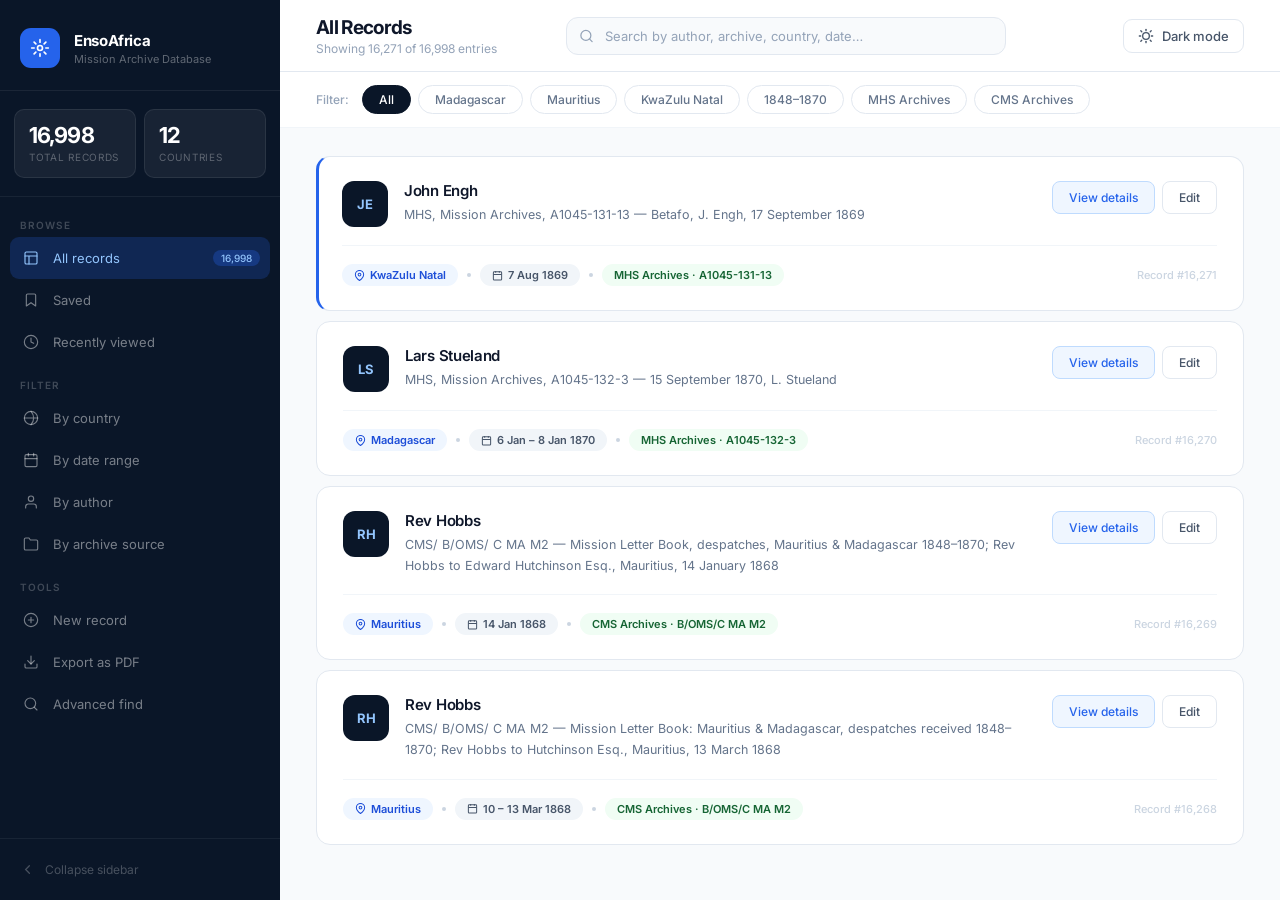
==== html/dashboard.html @ 88ec91b5 "initial commit" ====
<!doctype html>
<html lang="en">
  <head>
    <meta charset="UTF-8" />
    <meta name="viewport" content="width=device-width, initial-scale=1.0" />
    <title>EnsoAfrica — Dashboard</title>
    <link
      href="https://fonts.googleapis.com/css2?family=Inter:wght@300;400;500;600;700&display=swap"
      rel="stylesheet"
    />
    <style>
      *,
      *::before,
      *::after {
        box-sizing: border-box;
        margin: 0;
        padding: 0;
      }
      :root {
        --navy: #0a1628;
        --navy2: #112240;
        --navy3: #1a3357;
        --blue: #2563eb;
        --blue2: #3b82f6;
        --blue3: #dbeafe;
        --blue4: #eff6ff;
        --white: #ffffff;
        --g50: #f8fafc;
        --g100: #f1f5f9;
        --g200: #e2e8f0;
        --g300: #cbd5e1;
        --g400: #94a3b8;
        --g500: #64748b;
        --g600: #475569;
        --g700: #334155;
        --ink: #0f172a;
        --green-bg: #f0fdf4;
        --green-tx: #166534;
        --font: "Inter", system-ui, sans-serif;
      }

      /* ── Dark mode overrides ── */
      html[data-theme="dark"] {
        --white: #1e293b;
        --g50: #0f172a;
        --g100: #1e293b;
        --g200: #334155;
        --g300: #475569;
        --g400: #64748b;
        --g500: #94a3b8;
        --g600: #cbd5e1;
        --g700: #e2e8f0;
        --ink: #f1f5f9;
        --blue4: #1e3a5f;
        --green-bg: #052e16;
        --green-tx: #4ade80;
      }

      html,
      body {
        height: 100%;
        overflow: hidden;
      }

      .shell {
        display: flex;
        width: 100vw;
        height: 100vh;
        font-family: var(--font);
        background: var(--g50);
      }

      /* ── SIDEBAR ── */
      .side {
        width: 280px;
        min-width: 280px;
        background: var(--navy);
        display: flex;
        flex-direction: column;
      }
      .s-top {
        padding: 28px 20px 22px;
        border-bottom: 1px solid rgba(255, 255, 255, 0.07);
        display: flex;
        align-items: center;
        gap: 14px;
      }
      .s-mark {
        width: 40px;
        height: 40px;
        min-width: 40px;
        background: var(--blue);
        border-radius: 11px;
        display: flex;
        align-items: center;
        justify-content: center;
      }
      .s-mark svg {
        width: 20px;
        height: 20px;
        stroke: #fff;
        fill: none;
        stroke-width: 2;
        stroke-linecap: round;
        stroke-linejoin: round;
      }
      .s-name {
        font-size: 15px;
        font-weight: 700;
        color: #fff;
        letter-spacing: -0.025em;
      }
      .s-sub {
        font-size: 11px;
        color: rgba(255, 255, 255, 0.35);
        margin-top: 2px;
      }

      .s-kpi {
        display: flex;
        gap: 8px;
        padding: 18px 14px;
        border-bottom: 1px solid rgba(255, 255, 255, 0.06);
      }
      .kpi {
        flex: 1;
        background: rgba(255, 255, 255, 0.06);
        border: 1px solid rgba(255, 255, 255, 0.08);
        border-radius: 10px;
        padding: 14px;
      }
      .kpi-n {
        font-size: 22px;
        font-weight: 700;
        color: #fff;
        letter-spacing: -0.04em;
        line-height: 1;
      }
      .kpi-l {
        font-size: 10px;
        color: rgba(255, 255, 255, 0.3);
        margin-top: 5px;
        text-transform: uppercase;
        letter-spacing: 0.07em;
      }

      .s-nav {
        padding: 14px 10px;
        flex: 1;
        overflow-y: auto;
      }
      .grp {
        margin-bottom: 8px;
      }
      .grp-lbl {
        font-size: 10px;
        font-weight: 600;
        color: rgba(255, 255, 255, 0.22);
        text-transform: uppercase;
        letter-spacing: 0.09em;
        padding: 8px 10px 6px;
      }
      .ni {
        display: flex;
        align-items: center;
        gap: 11px;
        padding: 10px 10px;
        border-radius: 9px;
        background: none;
        border: none;
        width: 100%;
        text-align: left;
        color: rgba(255, 255, 255, 0.45);
        font-size: 13px;
        font-weight: 400;
        font-family: var(--font);
        cursor: pointer;
      }
      .ni:hover {
        background: rgba(255, 255, 255, 0.08);
        color: rgba(255, 255, 255, 0.85);
      }
      .ni.on {
        background: rgba(37, 99, 235, 0.22);
        color: #93c5fd;
      }
      .ni-i {
        width: 22px;
        height: 22px;
        min-width: 22px;
        display: flex;
        align-items: center;
        justify-content: center;
      }
      .ni-i svg {
        width: 16px;
        height: 16px;
        stroke: currentColor;
        fill: none;
        stroke-width: 1.7;
        stroke-linecap: round;
        stroke-linejoin: round;
      }
      .ni-l {
        flex: 1;
        font-size: 13px;
      }
      .bdg {
        font-size: 10px;
        font-weight: 500;
        background: rgba(255, 255, 255, 0.1);
        color: rgba(255, 255, 255, 0.35);
        padding: 2px 8px;
        border-radius: 20px;
      }
      .ni.on .bdg {
        background: rgba(37, 99, 235, 0.3);
        color: #93c5fd;
      }

      .s-bot {
        padding: 14px 10px;
        border-top: 1px solid rgba(255, 255, 255, 0.06);
      }
      .tog {
        display: flex;
        align-items: center;
        gap: 10px;
        padding: 9px 10px;
        border-radius: 9px;
        border: none;
        background: none;
        cursor: pointer;
        color: rgba(255, 255, 255, 0.25);
        font-size: 12px;
        font-family: var(--font);
        width: 100%;
      }
      .tog:hover {
        background: rgba(255, 255, 255, 0.07);
        color: rgba(255, 255, 255, 0.55);
      }
      .tog svg {
        width: 15px;
        height: 15px;
        stroke: currentColor;
        fill: none;
        stroke-width: 2;
        stroke-linecap: round;
      }

      /* ── MAIN ── */
      .main {
        flex: 1;
        display: flex;
        flex-direction: column;
        min-width: 0;
      }

      .topbar {
        background: var(--white);
        border-bottom: 1px solid var(--g200);
        padding: 0 36px;
        display: flex;
        align-items: center;
        gap: 20px;
        height: 72px;
        flex-shrink: 0;
      }
      .tb-title {
        font-size: 19px;
        font-weight: 700;
        color: var(--ink);
        letter-spacing: -0.035em;
      }
      .tb-sub {
        font-size: 12px;
        color: var(--g400);
        margin-top: 2px;
      }

      .sb {
        flex: 1;
        max-width: 440px;
        margin: 0 auto;
        position: relative;
      }
      .sb input {
        width: 100%;
        padding: 10px 14px 10px 38px;
        border: 1.5px solid var(--g200);
        border-radius: 12px;
        font-size: 13px;
        background: var(--g50);
        color: var(--ink);
        outline: none;
        font-family: var(--font);
      }
      .sb input:focus {
        border-color: var(--blue);
        background: var(--white);
      }
      .sb input::placeholder {
        color: var(--g400);
      }
      .sb svg {
        position: absolute;
        left: 13px;
        top: 50%;
        transform: translateY(-50%);
        width: 15px;
        height: 15px;
        stroke: var(--g400);
        fill: none;
        stroke-width: 2;
        stroke-linecap: round;
      }

      .tb-btns {
        display: flex;
        gap: 8px;
        margin-left: auto;
      }
      .tbtn {
        padding: 9px 18px;
        border-radius: 9px;
        font-size: 13px;
        font-weight: 500;
        cursor: pointer;
        border: 1.5px solid var(--g200);
        background: var(--white);
        color: var(--g600);
        font-family: var(--font);
      }
      .tbtn.p {
        background: var(--navy);
        color: #fff;
        border-color: var(--navy);
      }

      .fbar {
        background: var(--white);
        border-bottom: 1px solid var(--g100);
        padding: 13px 36px;
        display: flex;
        align-items: center;
        gap: 7px;
        flex-shrink: 0;
        flex-wrap: wrap;
      }
      .f-lbl {
        font-size: 12px;
        color: var(--g400);
        font-weight: 500;
        margin-right: 6px;
      }
      .chip {
        padding: 6px 16px;
        border-radius: 20px;
        font-size: 12px;
        font-weight: 500;
        cursor: pointer;
        border: 1.5px solid var(--g200);
        background: none;
        color: var(--g500);
        font-family: var(--font);
      }
      .chip.on {
        background: var(--navy);
        color: #fff;
        border-color: var(--navy);
      }

      .records {
        padding: 28px 36px;
        display: flex;
        flex-direction: column;
        gap: 10px;
        overflow-y: auto;
        flex: 1;
        background: var(--g50);
      }

      .rc {
        background: var(--white);
        border: 1.5px solid var(--g200);
        border-radius: 14px;
        padding: 24px 26px;
      }
      .rc.pin {
        border-left: 3px solid var(--blue);
        padding-left: 23px;
      }

      .rc-top {
        display: flex;
        align-items: flex-start;
        gap: 16px;
        margin-bottom: 18px;
      }
      .av {
        width: 46px;
        height: 46px;
        min-width: 46px;
        border-radius: 12px;
        background: var(--navy);
        display: flex;
        align-items: center;
        justify-content: center;
        font-size: 13px;
        font-weight: 700;
        color: #93c5fd;
      }
      .rc-info {
        flex: 1;
        min-width: 0;
      }
      .rc-name {
        font-size: 15px;
        font-weight: 600;
        color: var(--ink);
        letter-spacing: -0.02em;
      }
      .rc-ref {
        font-size: 12.5px;
        color: var(--g500);
        line-height: 1.65;
        margin-top: 5px;
      }
      .rc-ctrls {
        display: flex;
        gap: 7px;
      }
      .sm {
        padding: 8px 16px;
        border-radius: 8px;
        font-size: 12px;
        font-weight: 500;
        cursor: pointer;
        border: 1.5px solid var(--g200);
        background: var(--white);
        color: var(--g600);
        font-family: var(--font);
      }
      .sm.b {
        background: var(--blue4);
        color: var(--blue);
        border-color: #bfdbfe;
      }

      .rc-foot {
        display: flex;
        align-items: center;
        gap: 9px;
        padding-top: 18px;
        border-top: 1px solid var(--g100);
        flex-wrap: wrap;
      }
      .tag {
        display: inline-flex;
        align-items: center;
        gap: 5px;
        font-size: 11px;
        font-weight: 600;
        padding: 4px 12px;
        border-radius: 20px;
      }
      .tag svg {
        width: 11px;
        height: 11px;
        stroke: currentColor;
        fill: none;
        stroke-width: 2.2;
      }
      .t-loc {
        background: var(--blue4);
        color: #1d4ed8;
      }
      .t-date {
        background: var(--g100);
        color: var(--g600);
      }
      .t-arch {
        background: var(--green-bg);
        color: var(--green-tx);
      }
      .dot {
        width: 4px;
        height: 4px;
        border-radius: 50%;
        background: var(--g300);
      }
      .rc-id {
        margin-left: auto;
        font-size: 11px;
        color: var(--g300);
        font-weight: 500;
      }
    </style>
  </head>
  <body>
    <div class="shell">
      <!-- SIDEBAR -->
      <nav class="side">
        <div class="s-top">
          <div class="s-mark">
            <svg viewBox="0 0 24 24">
              <circle cx="12" cy="12" r="3" />
              <path
                d="M12 2v3M12 19v3M2 12h3M19 12h3M4.93 4.93l2.12 2.12M16.95 16.95l2.12 2.12M4.93 19.07l2.12-2.12M16.95 7.05l2.12-2.12"
              />
            </svg>
          </div>
          <div>
            <div class="s-name">EnsoAfrica</div>
            <div class="s-sub">Mission Archive Database</div>
          </div>
        </div>

        <div class="s-kpi">
          <div class="kpi">
            <div class="kpi-n">16,998</div>
            <div class="kpi-l">Total records</div>
          </div>
          <div class="kpi">
            <div class="kpi-n">12</div>
            <div class="kpi-l">Countries</div>
          </div>
        </div>

        <div class="s-nav">
          <div class="grp">
            <div class="grp-lbl">Browse</div>
            <button class="ni on">
              <span class="ni-i"
                ><svg viewBox="0 0 24 24">
                  <rect x="3" y="3" width="18" height="18" rx="2" />
                  <path d="M3 9h18M9 21V9" /></svg
              ></span>
              <span class="ni-l">All records</span>
              <span class="bdg">16,998</span>
            </button>
            <button class="ni">
              <span class="ni-i"
                ><svg viewBox="0 0 24 24">
                  <path
                    d="M19 21l-7-5-7 5V5a2 2 0 0 1 2-2h10a2 2 0 0 1 2 2z"
                  /></svg
              ></span>
              <span class="ni-l">Saved</span>
            </button>
            <button class="ni">
              <span class="ni-i"
                ><svg viewBox="0 0 24 24">
                  <circle cx="12" cy="12" r="10" />
                  <path d="M12 6v6l4 2" /></svg
              ></span>
              <span class="ni-l">Recently viewed</span>
            </button>
          </div>
          <div class="grp">
            <div class="grp-lbl">Filter</div>
            <button class="ni">
              <span class="ni-i"
                ><svg viewBox="0 0 24 24">
                  <circle cx="12" cy="12" r="10" />
                  <path
                    d="M2 12h20M12 2a15.3 15.3 0 0 1 4 10 15.3 15.3 0 0 1-4 10"
                  /></svg
              ></span>
              <span class="ni-l">By country</span>
            </button>
            <button class="ni">
              <span class="ni-i"
                ><svg viewBox="0 0 24 24">
                  <rect x="3" y="4" width="18" height="18" rx="2" />
                  <path d="M3 10h18M16 2v4M8 2v4" /></svg
              ></span>
              <span class="ni-l">By date range</span>
            </button>
            <button class="ni">
              <span class="ni-i"
                ><svg viewBox="0 0 24 24">
                  <path d="M20 21v-2a4 4 0 0 0-4-4H8a4 4 0 0 0-4 4v2" />
                  <circle cx="12" cy="7" r="4" /></svg
              ></span>
              <span class="ni-l">By author</span>
            </button>
            <button class="ni">
              <span class="ni-i"
                ><svg viewBox="0 0 24 24">
                  <path
                    d="M22 19a2 2 0 0 1-2 2H4a2 2 0 0 1-2-2V5a2 2 0 0 1 2-2h5l2 3h9a2 2 0 0 1 2 2z"
                  /></svg
              ></span>
              <span class="ni-l">By archive source</span>
            </button>
          </div>
          <div class="grp">
            <div class="grp-lbl">Tools</div>
            <button class="ni">
              <span class="ni-i"
                ><svg viewBox="0 0 24 24">
                  <circle cx="12" cy="12" r="10" />
                  <path d="M12 8v8M8 12h8" /></svg
              ></span>
              <span class="ni-l">New record</span>
            </button>
            <button class="ni">
              <span class="ni-i"
                ><svg viewBox="0 0 24 24">
                  <path d="M21 15v4a2 2 0 0 1-2 2H5a2 2 0 0 1-2-2v-4" />
                  <polyline points="7 10 12 15 17 10" />
                  <line x1="12" y1="15" x2="12" y2="3" /></svg
              ></span>
              <span class="ni-l">Export as PDF</span>
            </button>
            <button class="ni">
              <span class="ni-i"
                ><svg viewBox="0 0 24 24">
                  <circle cx="11" cy="11" r="8" />
                  <path d="m21 21-4.35-4.35" /></svg
              ></span>
              <span class="ni-l">Advanced find</span>
            </button>
          </div>
        </div>

        <div class="s-bot">
          <button class="tog" id="sidebarToggle">
            <svg id="sidebarIcon" viewBox="0 0 24 24">
              <path d="M15 18l-6-6 6-6" />
            </svg>
            <span class="tog-label">Collapse sidebar</span>
          </button>
        </div>
      </nav>

      <!-- MAIN -->
      <div class="main">
        <div class="topbar">
          <div>
            <div class="tb-title">All Records</div>
            <div class="tb-sub">Showing 16,271 of 16,998 entries</div>
          </div>
          <div class="sb">
            <svg viewBox="0 0 24 24">
              <circle cx="11" cy="11" r="8" />
              <path d="m21 21-4.35-4.35" />
            </svg>
            <input
              type="text"
              placeholder="Search by author, archive, country, date…"
            />
          </div>
          <button
            id="themeToggle"
            style="
              margin-left: auto;
              background: none;
              border: 1.5px solid var(--g200);
              border-radius: 9px;
              padding: 8px 14px;
              cursor: pointer;
              display: flex;
              align-items: center;
              gap: 8px;
              font-size: 13px;
              font-weight: 500;
              color: var(--g600);
              font-family: var(--font);
            "
          >
            <svg
              width="16"
              height="16"
              fill="none"
              viewBox="0 0 24 24"
              stroke="currentColor"
              stroke-width="2"
              stroke-linecap="round"
            >
              <circle cx="12" cy="12" r="5" />
              <line x1="12" y1="2" x2="12" y2="4" />
              <line x1="12" y1="20" x2="12" y2="22" />
              <line x1="4.22" y1="4.22" x2="5.64" y2="5.64" />
              <line x1="18.36" y1="18.36" x2="19.78" y2="19.78" />
              <line x1="2" y1="12" x2="4" y2="12" />
              <line x1="20" y1="12" x2="22" y2="12" />
              <line x1="4.22" y1="19.78" x2="5.64" y2="18.36" />
              <line x1="18.36" y1="5.64" x2="19.78" y2="4.22" />
            </svg>
            <span id="themeLabel">Dark mode</span>
          </button>
        </div>

        <div class="fbar">
          <span class="f-lbl">Filter:</span>
          <button class="chip on">All</button>
          <button class="chip">Madagascar</button>
          <button class="chip">Mauritius</button>
          <button class="chip">KwaZulu Natal</button>
          <button class="chip">1848–1870</button>
          <button class="chip">MHS Archives</button>
          <button class="chip">CMS Archives</button>
        </div>

        <div class="records">
          <div class="rc pin">
            <div class="rc-top">
              <div class="av">JE</div>
              <div class="rc-info">
                <div class="rc-name">John Engh</div>
                <div class="rc-ref">
                  MHS, Mission Archives, A1045-131-13 — Betafo, J. Engh, 17
                  September 1869
                </div>
              </div>
              <div class="rc-ctrls">
                <a
                  href="details.html"
                  class="sm b"
                  style="
                    text-decoration: none;
                    display: inline-flex;
                    align-items: center;
                  "
                  >View details</a
                >
                <button class="sm">Edit</button>
              </div>
            </div>
            <div class="rc-foot">
              <span class="tag t-loc"
                ><svg viewBox="0 0 24 24">
                  <path d="M21 10c0 7-9 13-9 13s-9-6-9-13a9 9 0 0 1 18 0z" />
                  <circle cx="12" cy="10" r="3" /></svg
                >KwaZulu Natal</span
              >
              <span class="dot"></span>
              <span class="tag t-date"
                ><svg viewBox="0 0 24 24">
                  <rect x="3" y="4" width="18" height="18" rx="2" />
                  <path d="M3 10h18M16 2v4M8 2v4" /></svg
                >7 Aug 1869</span
              >
              <span class="dot"></span>
              <span class="tag t-arch">MHS Archives · A1045-131-13</span>
              <span class="rc-id">Record #16,271</span>
            </div>
          </div>

          <div class="rc">
            <div class="rc-top">
              <div class="av">LS</div>
              <div class="rc-info">
                <div class="rc-name">Lars Stueland</div>
                <div class="rc-ref">
                  MHS, Mission Archives, A1045-132-3 — 15 September 1870, L.
                  Stueland
                </div>
              </div>
              <div class="rc-ctrls">
                <a
                  href="details.html"
                  class="sm b"
                  style="
                    text-decoration: none;
                    display: inline-flex;
                    align-items: center;
                  "
                  >View details</a
                >
                <button class="sm">Edit</button>
              </div>
            </div>
            <div class="rc-foot">
              <span class="tag t-loc"
                ><svg viewBox="0 0 24 24">
                  <path d="M21 10c0 7-9 13-9 13s-9-6-9-13a9 9 0 0 1 18 0z" />
                  <circle cx="12" cy="10" r="3" /></svg
                >Madagascar</span
              >
              <span class="dot"></span>
              <span class="tag t-date"
                ><svg viewBox="0 0 24 24">
                  <rect x="3" y="4" width="18" height="18" rx="2" />
                  <path d="M3 10h18M16 2v4M8 2v4" /></svg
                >6 Jan – 8 Jan 1870</span
              >
              <span class="dot"></span>
              <span class="tag t-arch">MHS Archives · A1045-132-3</span>
              <span class="rc-id">Record #16,270</span>
            </div>
          </div>

          <div class="rc">
            <div class="rc-top">
              <div class="av">RH</div>
              <div class="rc-info">
                <div class="rc-name">Rev Hobbs</div>
                <div class="rc-ref">
                  CMS/ B/OMS/ C MA M2 — Mission Letter Book, despatches,
                  Mauritius &amp; Madagascar 1848–1870; Rev Hobbs to Edward
                  Hutchinson Esq., Mauritius, 14 January 1868
                </div>
              </div>
              <div class="rc-ctrls">
                <a
                  href="details.html"
                  class="sm b"
                  style="
                    text-decoration: none;
                    display: inline-flex;
                    align-items: center;
                  "
                  >View details</a
                >
                <button class="sm">Edit</button>
              </div>
            </div>
            <div class="rc-foot">
              <span class="tag t-loc"
                ><svg viewBox="0 0 24 24">
                  <path d="M21 10c0 7-9 13-9 13s-9-6-9-13a9 9 0 0 1 18 0z" />
                  <circle cx="12" cy="10" r="3" /></svg
                >Mauritius</span
              >
              <span class="dot"></span>
              <span class="tag t-date"
                ><svg viewBox="0 0 24 24">
                  <rect x="3" y="4" width="18" height="18" rx="2" />
                  <path d="M3 10h18M16 2v4M8 2v4" /></svg
                >14 Jan 1868</span
              >
              <span class="dot"></span>
              <span class="tag t-arch">CMS Archives · B/OMS/C MA M2</span>
              <span class="rc-id">Record #16,269</span>
            </div>
          </div>

          <div class="rc">
            <div class="rc-top">
              <div class="av">RH</div>
              <div class="rc-info">
                <div class="rc-name">Rev Hobbs</div>
                <div class="rc-ref">
                  CMS/ B/OMS/ C MA M2 — Mission Letter Book: Mauritius &amp;
                  Madagascar, despatches received 1848–1870; Rev Hobbs to
                  Hutchinson Esq., Mauritius, 13 March 1868
                </div>
              </div>
              <div class="rc-ctrls">
                <a
                  href="details.html"
                  class="sm b"
                  style="
                    text-decoration: none;
                    display: inline-flex;
                    align-items: center;
                  "
                  >View details</a
                >
                <button class="sm">Edit</button>
              </div>
            </div>
            <div class="rc-foot">
              <span class="tag t-loc"
                ><svg viewBox="0 0 24 24">
                  <path d="M21 10c0 7-9 13-9 13s-9-6-9-13a9 9 0 0 1 18 0z" />
                  <circle cx="12" cy="10" r="3" /></svg
                >Mauritius</span
              >
              <span class="dot"></span>
              <span class="tag t-date"
                ><svg viewBox="0 0 24 24">
                  <rect x="3" y="4" width="18" height="18" rx="2" />
                  <path d="M3 10h18M16 2v4M8 2v4" /></svg
                >10 – 13 Mar 1868</span
              >
              <span class="dot"></span>
              <span class="tag t-arch">CMS Archives · B/OMS/C MA M2</span>
              <span class="rc-id">Record #16,268</span>
            </div>
          </div>
        </div>
      </div>
    </div>
    <script src="../scripts/theme.js"></script>
    <script src="../scripts/dashboard.js"></script>
  </body>
</html>
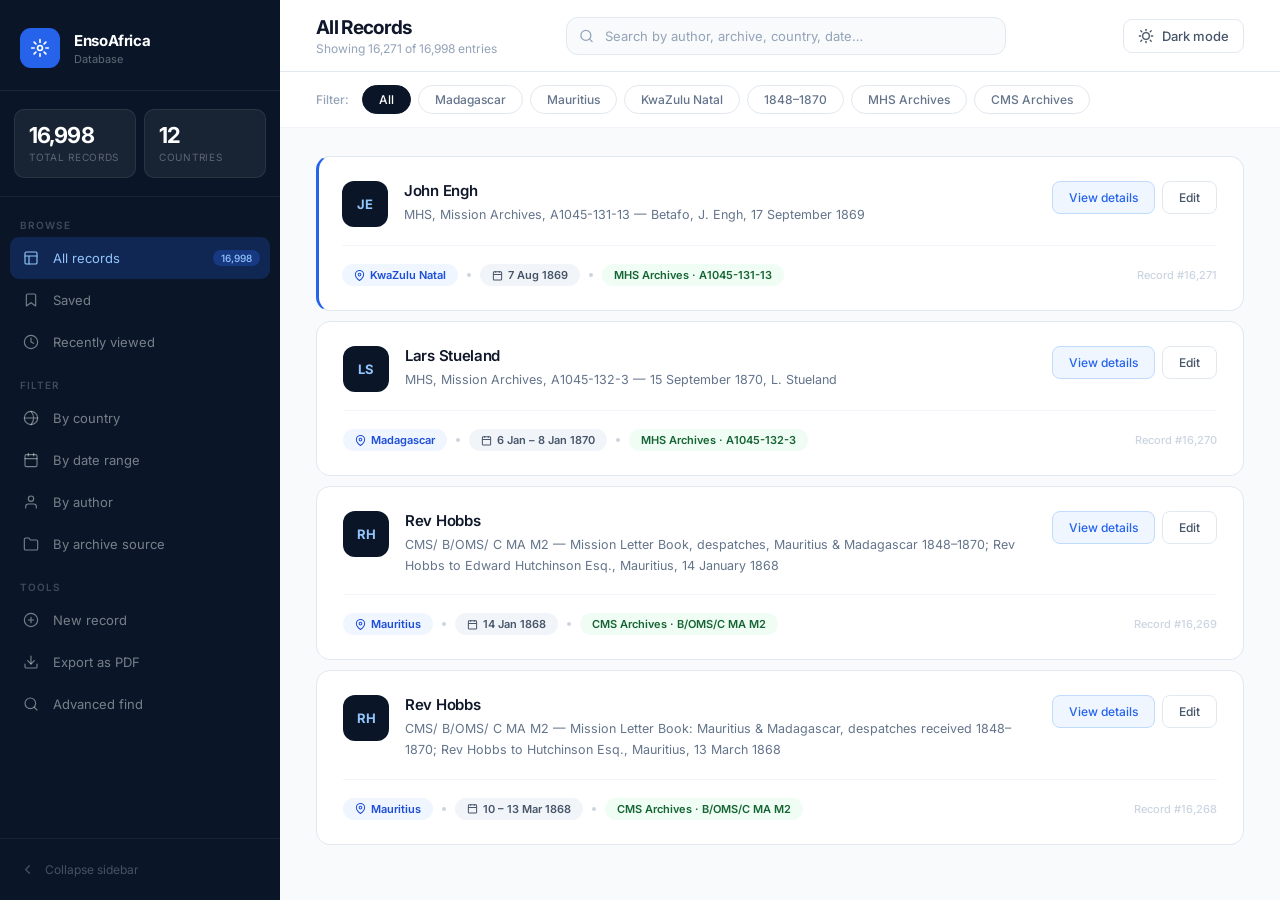
==== commit 35b5ad19: "Push changes" ====
--- a/html/dashboard.html
+++ b/html/dashboard.html
@@ -513,7 +513,7 @@
           </div>
           <div>
             <div class="s-name">EnsoAfrica</div>
-            <div class="s-sub">Mission Archive Database</div>
+            <div class="s-sub">Database</div>
           </div>
         </div>
 
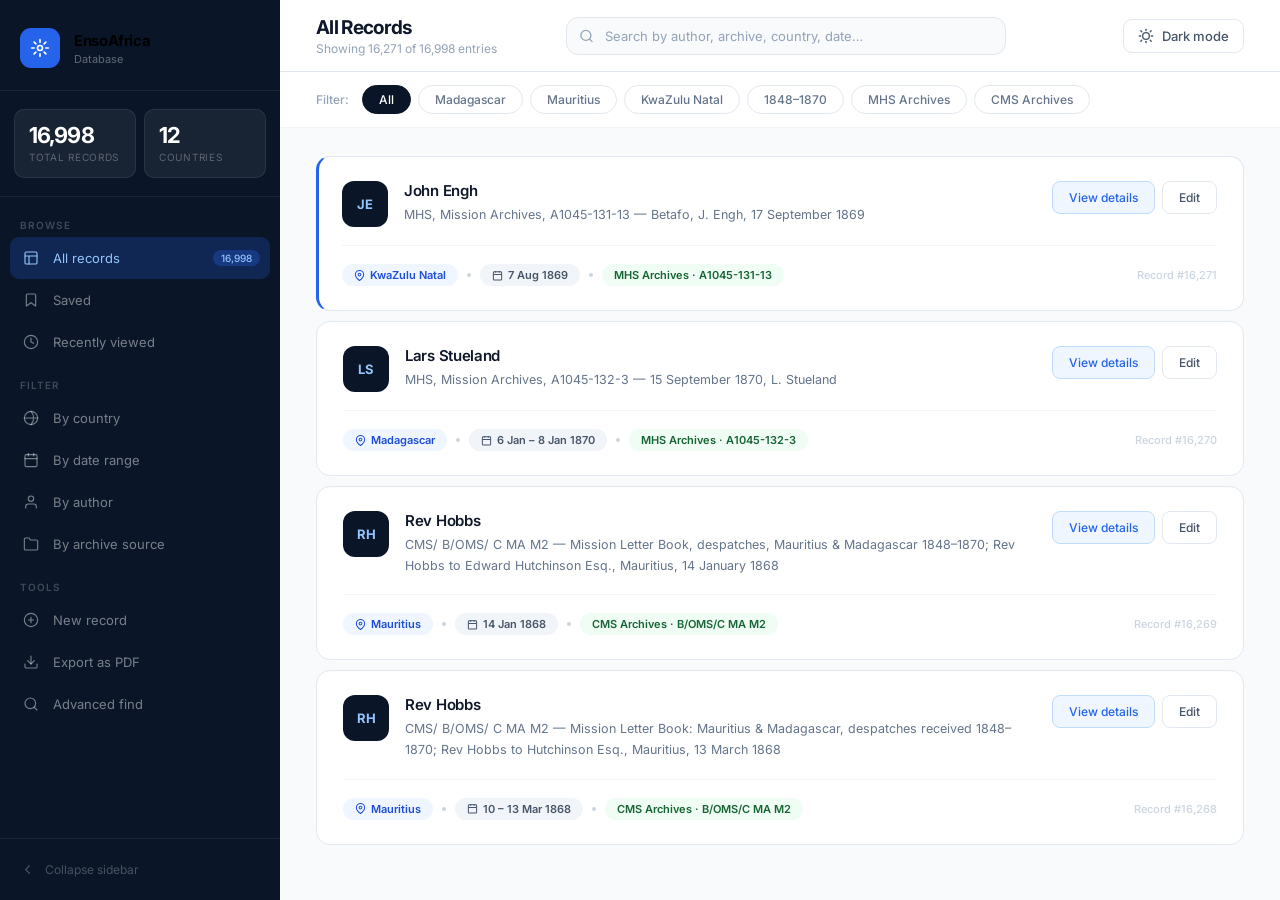
==== commit 8a8c2c8a: "add a go back home button" ====
--- a/html/dashboard.html
+++ b/html/dashboard.html
@@ -110,6 +110,19 @@
         color: #fff;
         letter-spacing: -0.025em;
       }
+      .s-name-link {
+        color: inherit;
+        text-decoration: none;
+      }
+      .s-name-link:visited,
+      .s-name-link:hover,
+      .s-name-link:active {
+        color: #fff;
+      }
+      .s-name-link:hover {
+        text-decoration: underline;
+        text-underline-offset: 3px;
+      }
       .s-sub {
         font-size: 11px;
         color: rgba(255, 255, 255, 0.35);
@@ -512,7 +525,7 @@
             </svg>
           </div>
           <div>
-            <div class="s-name">EnsoAfrica</div>
+            <a class="s-name s-name-link" href="../index.html">EnsoAfrica</a>
             <div class="s-sub">Database</div>
           </div>
         </div>
